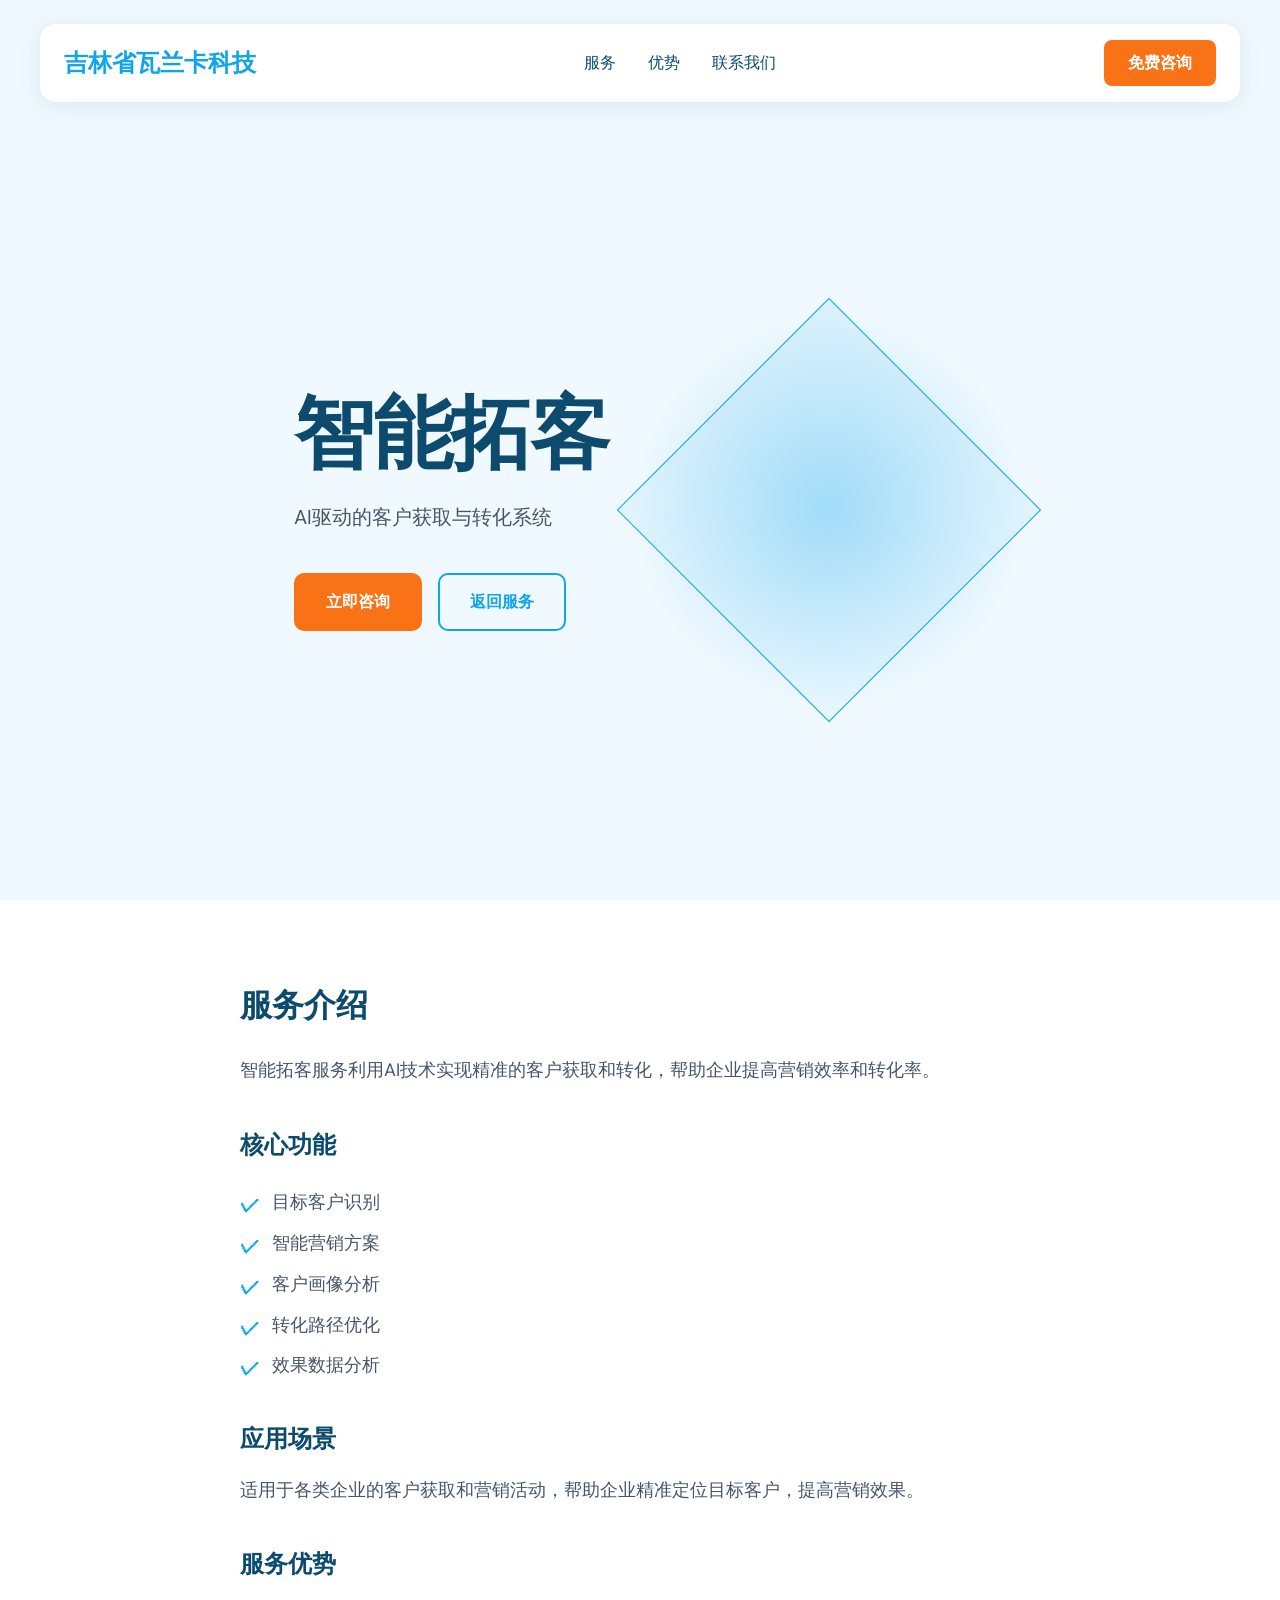
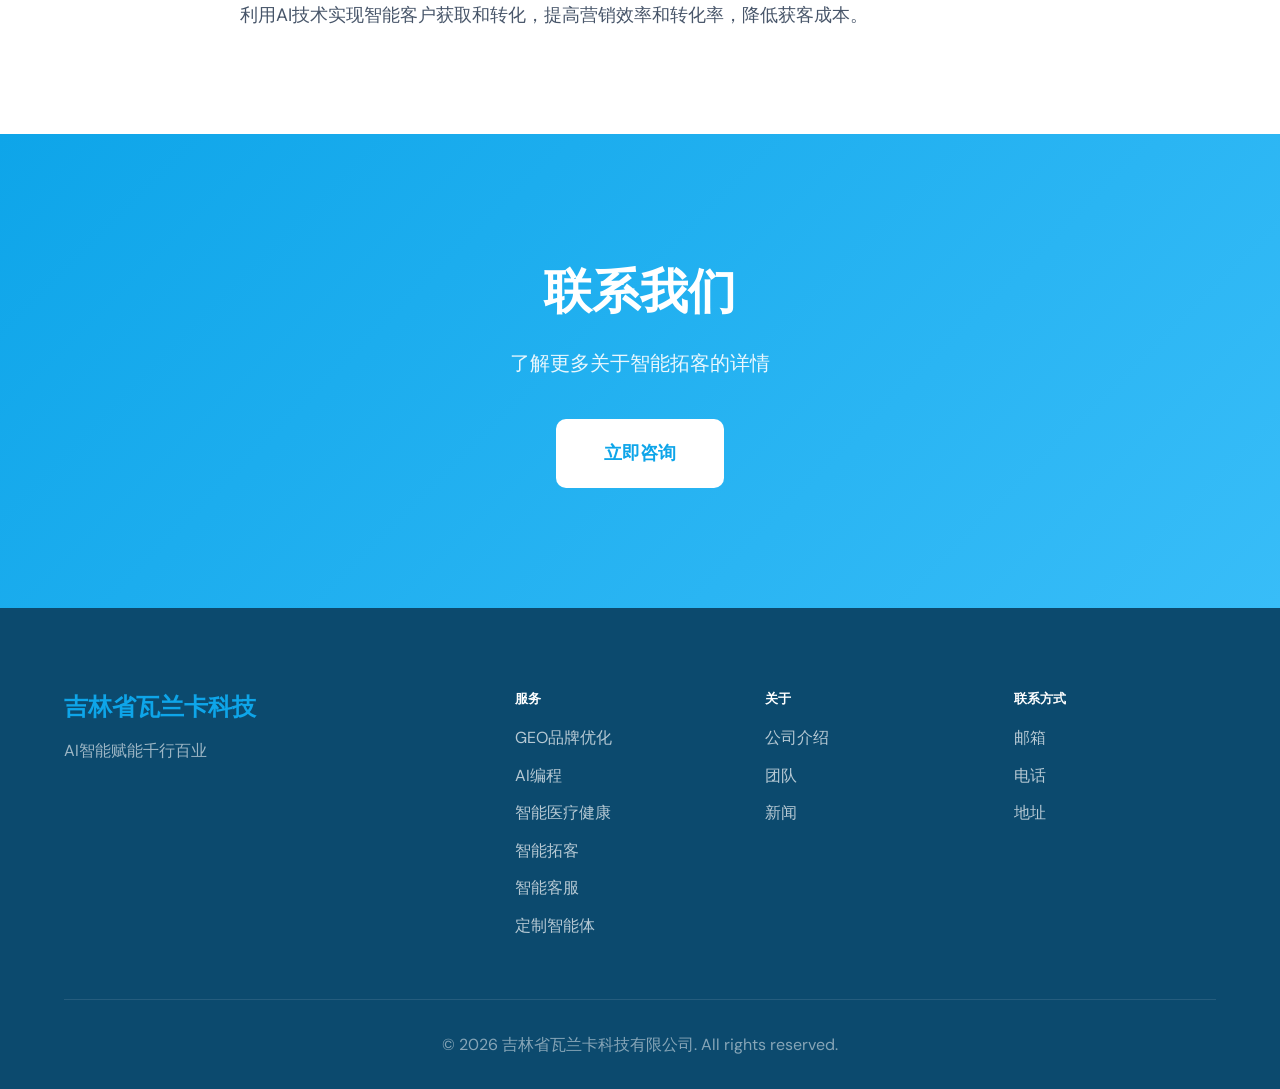
==== ai-customer-acquisition.html @ bb0b6fd9 "01" ====
<!DOCTYPE html>
<html lang="zh-CN">
<head>
    <meta charset="UTF-8">
    <meta name="viewport" content="width=device-width, initial-scale=1.0">
    <title>智能拓客 - 吉林省瓦兰卡科技有限公司</title>
    <link rel="stylesheet" href="styles.css">
    <link href="https://fonts.googleapis.com/css2?family=DM+Sans:wght@400;500;700&family=Space+Grotesk:wght@400;500;600;700&display=swap" rel="stylesheet">
</head>
<body>
    <nav class="navbar">
        <div class="nav-container">
            <div class="nav-logo">吉林省瓦兰卡科技</div>
            <div class="nav-menu">
                <a href="index.html#services" class="nav-link">服务</a>
                <a href="index.html#advantages" class="nav-link">优势</a>
                <a href="contact.html" class="nav-link">联系我们</a>
            </div>
            <a href="contact.html" class="nav-cta">免费咨询</a>
        </div>
    </nav>

    <section class="hero">
        <div class="hero-container">
            <div class="hero-content">
                <h1 class="hero-title">智能拓客</h1>
                <p class="hero-subtitle">AI驱动的客户获取与转化系统</p>
                <div class="hero-actions">
                    <a href="contact.html" class="btn-primary">立即咨询</a>
                    <a href="index.html#services" class="btn-secondary">返回服务</a>
                </div>
            </div>
            <div class="hero-visual">
                <div class="visual-glow"></div>
                <div class="visual-grid"></div>
            </div>
        </div>
    </section>

    <section class="service-detail">
        <div class="container">
            <div class="detail-content">
                <h2>服务介绍</h2>
                <p>智能拓客服务利用AI技术实现精准的客户获取和转化，帮助企业提高营销效率和转化率。</p>
                
                <h3>核心功能</h3>
                <ul>
                    <li>目标客户识别</li>
                    <li>智能营销方案</li>
                    <li>客户画像分析</li>
                    <li>转化路径优化</li>
                    <li>效果数据分析</li>
                </ul>
                
                <h3>应用场景</h3>
                <p>适用于各类企业的客户获取和营销活动，帮助企业精准定位目标客户，提高营销效果。</p>
                
                <h3>服务优势</h3>
                <p>利用AI技术实现智能客户获取和转化，提高营销效率和转化率，降低获客成本。</p>
            </div>
        </div>
    </section>

    <section id="contact" class="contact">
        <div class="container">
            <div class="contact-content">
                <h2 class="contact-title">联系我们</h2>
                <p class="contact-desc">了解更多关于智能拓客的详情</p>
                <a href="contact.html" class="btn-primary btn-large">立即咨询</a>
            </div>
        </div>
    </section>

    <footer class="footer">
        <div class="container">
            <div class="footer-grid">
                <div class="footer-col">
                    <h4 class="footer-title">吉林省瓦兰卡科技</h4>
                    <p class="footer-desc">AI智能赋能千行百业</p>
                </div>
                <div class="footer-col">
                    <h5 class="footer-heading">服务</h5>
                    <a href="geo-brand-optimization.html" class="footer-link">GEO品牌优化</a>
                    <a href="ai-programming.html" class="footer-link">AI编程</a>
                    <a href="ai-healthcare.html" class="footer-link">智能医疗健康</a>
                    <a href="ai-customer-acquisition.html" class="footer-link">智能拓客</a>
                    <a href="ai-customer-service.html" class="footer-link">智能客服</a>
                    <a href="custom-ai-agents.html" class="footer-link">定制智能体</a>
                </div>
                <div class="footer-col">
                    <h5 class="footer-heading">关于</h5>
                    <a href="#" class="footer-link">公司介绍</a>
                    <a href="#" class="footer-link">团队</a>
                    <a href="#" class="footer-link">新闻</a>
                </div>
                <div class="footer-col">
                    <h5 class="footer-heading">联系方式</h5>
                    <a href="#" class="footer-link">邮箱</a>
                    <a href="#" class="footer-link">电话</a>
                    <a href="#" class="footer-link">地址</a>
                </div>
            </div>
            <div class="footer-bottom">
                <p>&copy; 2026 吉林省瓦兰卡科技有限公司. All rights reserved.</p>
            </div>
        </div>
    </footer>

    <script src="script.js"></script>
</body>
</html>
---- styles.css ----
* {
    margin: 0;
    padding: 0;
    box-sizing: border-box;
}

:root {
    --primary: #0EA5E9;
    --secondary: #38BDF8;
    --cta: #F97316;
    --bg: #F0F9FF;
    --text: #0C4A6E;
    --text-light: #475569;
    --white: #FFFFFF;
    --shadow: rgba(12, 74, 110, 0.1);
}

html {
    scroll-behavior: smooth;
}

body {
    font-family: 'DM Sans', sans-serif;
    background-color: var(--bg);
    color: var(--text);
    line-height: 1.6;
}

.container {
    max-width: 1200px;
    margin: 0 auto;
    padding: 0 24px;
}

.navbar {
    position: fixed;
    top: 24px;
    left: 50%;
    transform: translateX(-50%);
    width: calc(100% - 48px);
    max-width: 1200px;
    background: rgba(255, 255, 255, 0.95);
    backdrop-filter: blur(20px);
    border-radius: 16px;
    box-shadow: 0 4px 24px var(--shadow);
    z-index: 1000;
    padding: 16px 24px;
}

.nav-container {
    display: flex;
    justify-content: space-between;
    align-items: center;
}

.nav-logo {
    font-family: 'Space Grotesk', sans-serif;
    font-size: 1.5rem;
    font-weight: 700;
    color: var(--primary);
}

.nav-menu {
    display: flex;
    gap: 32px;
}

.nav-link {
    color: var(--text);
    text-decoration: none;
    font-weight: 500;
    transition: color 0.2s ease;
    cursor: pointer;
}

.nav-link:hover {
    color: var(--primary);
}

.nav-cta {
    background: var(--cta);
    color: var(--white);
    border: none;
    padding: 10px 24px;
    border-radius: 8px;
    font-weight: 600;
    cursor: pointer;
    transition: transform 0.2s ease, box-shadow 0.2s ease;
    text-decoration: none;
    display: inline-block;
}

.nav-cta:hover {
    transform: translateY(-2px);
    box-shadow: 0 8px 20px rgba(249, 115, 22, 0.3);
}

.hero {
    min-height: 100vh;
    display: flex;
    align-items: center;
    padding-top: 120px;
    position: relative;
    overflow: hidden;
}

.hero-container {
    max-width: 1200px;
    margin: 0 auto;
    padding: 0 24px;
    display: grid;
    grid-template-columns: 1fr 1fr;
    gap: 64px;
    align-items: center;
}

.hero-title {
    font-family: 'Space Grotesk', sans-serif;
    font-size: clamp(3rem, 10vw, 5rem);
    font-weight: 700;
    line-height: 1.1;
    letter-spacing: -0.02em;
    margin-bottom: 24px;
}

.hero-subtitle {
    font-size: 1.25rem;
    color: var(--text-light);
    margin-bottom: 40px;
}

.hero-actions {
    display: flex;
    gap: 16px;
    flex-wrap: wrap;
}

.btn-primary {
    background: var(--cta);
    color: var(--white);
    border: none;
    padding: 16px 32px;
    border-radius: 10px;
    font-size: 1rem;
    font-weight: 600;
    cursor: pointer;
    transition: all 0.2s ease;
    text-decoration: none;
    display: inline-block;
}

.btn-primary:hover {
    transform: translateY(-2px);
    box-shadow: 0 12px 28px rgba(249, 115, 22, 0.35);
}

.btn-secondary {
    background: transparent;
    color: var(--primary);
    border: 2px solid var(--primary);
    padding: 14px 30px;
    border-radius: 10px;
    font-size: 1rem;
    font-weight: 600;
    cursor: pointer;
    transition: all 0.2s ease;
    text-decoration: none;
    display: inline-block;
}

.btn-secondary:hover {
    background: var(--primary);
    color: var(--white);
}

.btn-large {
    padding: 20px 48px;
    font-size: 1.125rem;
}

.hero-visual {
    position: relative;
    height: 500px;
    display: flex;
    align-items: center;
    justify-content: center;
}

.visual-glow {
    position: absolute;
    width: 400px;
    height: 400px;
    background: radial-gradient(circle, rgba(14, 165, 233, 0.3) 0%, transparent 70%);
    border-radius: 50%;
    animation: pulse 4s ease-in-out infinite;
}

.visual-grid {
    position: relative;
    width: 300px;
    height: 300px;
    border: 1px solid var(--primary);
    background: linear-gradient(135deg, rgba(14, 165, 233, 0.1) 0%, rgba(56, 189, 248, 0.05) 100%);
    transform: rotate(45deg);
    animation: rotate 20s linear infinite;
}

@keyframes pulse {
    0%, 100% { transform: scale(1); opacity: 0.6; }
    50% { transform: scale(1.2); opacity: 0.3; }
}

@keyframes rotate {
    from { transform: rotate(45deg); }
    to { transform: rotate(405deg); }
}

.section-header {
    text-align: center;
    margin-bottom: 64px;
}

.section-title {
    font-family: 'Space Grotesk', sans-serif;
    font-size: 3rem;
    font-weight: 700;
    margin-bottom: 16px;
}

.section-subtitle {
    font-size: 1.25rem;
    color: var(--text-light);
}

.services {
    padding: 120px 0;
    background: var(--white);
}

.services-grid {
    display: grid;
    grid-template-columns: repeat(3, 1fr);
    gap: 32px;
}

.service-card {
    background: var(--bg);
    padding: 40px;
    border-radius: 16px;
    transition: all 0.3s ease;
    cursor: pointer;
    text-decoration: none;
    color: inherit;
    display: block;
}

.service-card:hover {
    transform: translateY(-8px);
    box-shadow: 0 20px 40px var(--shadow);
}

.service-icon {
    width: 64px;
    height: 64px;
    background: linear-gradient(135deg, var(--primary), var(--secondary));
    border-radius: 12px;
    display: flex;
    align-items: center;
    justify-content: center;
    color: var(--white);
    margin-bottom: 24px;
}

.service-title {
    font-family: 'Space Grotesk', sans-serif;
    font-size: 1.5rem;
    font-weight: 600;
    margin-bottom: 12px;
}

.service-desc {
    color: var(--text-light);
    margin-bottom: 24px;
}

.service-button {
    display: inline-block;
    color: var(--primary);
    font-weight: 600;
    font-size: 0.875rem;
    transition: transform 0.2s ease;
}

.service-card:hover .service-button {
    transform: translateX(8px);
}

.advantages {
    padding: 120px 0;
}

.advantages-grid {
    display: grid;
    grid-template-columns: repeat(4, 1fr);
    gap: 48px;
}

.advantage-item {
    text-align: center;
}

.advantage-number {
    font-family: 'Space Grotesk', sans-serif;
    font-size: 4rem;
    font-weight: 700;
    color: var(--primary);
    opacity: 0.3;
    margin-bottom: 16px;
}

.advantage-title {
    font-family: 'Space Grotesk', sans-serif;
    font-size: 1.25rem;
    font-weight: 600;
    margin-bottom: 8px;
}

.advantage-desc {
    color: var(--text-light);
}

.service-detail {
    padding: 80px 0;
    background: var(--white);
}

.detail-content {
    max-width: 800px;
    margin: 0 auto;
}

.detail-content h2 {
    font-family: 'Space Grotesk', sans-serif;
    font-size: 2rem;
    font-weight: 700;
    margin-bottom: 24px;
    color: var(--text);
}

.detail-content h3 {
    font-family: 'Space Grotesk', sans-serif;
    font-size: 1.5rem;
    font-weight: 600;
    margin: 40px 0 16px;
    color: var(--text);
}

.detail-content p {
    font-size: 1.125rem;
    line-height: 1.7;
    color: var(--text-light);
    margin-bottom: 24px;
}

.detail-content ul {
    list-style: none;
    margin: 24px 0;
}

.detail-content ul li {
    position: relative;
    padding-left: 32px;
    margin-bottom: 12px;
    font-size: 1.125rem;
    color: var(--text-light);
}

.detail-content ul li::before {
    content: '✓';
    position: absolute;
    left: 0;
    color: var(--primary);
    font-weight: bold;
    font-size: 1.25rem;
}

.contact-info {
    padding: 80px 0;
    background: var(--white);
}

.contact-grid {
    display: grid;
    grid-template-columns: repeat(4, 1fr);
    gap: 32px;
}

.contact-item {
    text-align: center;
    padding: 40px 24px;
    background: var(--bg);
    border-radius: 16px;
    transition: all 0.3s ease;
}

.contact-item:hover {
    transform: translateY(-8px);
    box-shadow: 0 20px 40px var(--shadow);
}

.contact-icon {
    width: 64px;
    height: 64px;
    background: linear-gradient(135deg, var(--primary), var(--secondary));
    border-radius: 12px;
    display: flex;
    align-items: center;
    justify-content: center;
    color: var(--white);
    margin: 0 auto 24px;
}

.contact-title {
    font-family: 'Space Grotesk', sans-serif;
    font-size: 1.25rem;
    font-weight: 600;
    margin-bottom: 8px;
}

.contact-value {
    color: var(--text-light);
}

.contact-form {
    padding: 80px 0;
    background: var(--bg);
}

.form-content {
    max-width: 600px;
    margin: 0 auto;
}

.form-content h2 {
    font-family: 'Space Grotesk', sans-serif;
    font-size: 2rem;
    font-weight: 700;
    margin-bottom: 40px;
    text-align: center;
}

.form-group {
    margin-bottom: 24px;
}

.form-group label {
    display: block;
    font-weight: 600;
    margin-bottom: 8px;
    color: var(--text);
}

.form-group input,
.form-group textarea {
    width: 100%;
    padding: 12px 16px;
    border: 2px solid rgba(14, 165, 233, 0.2);
    border-radius: 8px;
    font-size: 1rem;
    transition: all 0.2s ease;
}

.form-group input:focus,
.form-group textarea:focus {
    outline: none;
    border-color: var(--primary);
    box-shadow: 0 0 0 3px rgba(14, 165, 233, 0.1);
}

.form-group textarea {
    resize: vertical;
    min-height: 120px;
}

.contact {
    padding: 120px 0;
    background: linear-gradient(135deg, var(--primary) 0%, var(--secondary) 100%);
    text-align: center;
}

.contact-content {
    max-width: 600px;
    margin: 0 auto;
}

.contact-title {
    font-family: 'Space Grotesk', sans-serif;
    font-size: 3rem;
    font-weight: 700;
    color: var(--white);
    margin-bottom: 16px;
}

.contact-desc {
    font-size: 1.25rem;
    color: rgba(255, 255, 255, 0.9);
    margin-bottom: 40px;
}

.contact .btn-primary {
    background: var(--white);
    color: var(--primary);
}

.contact .btn-primary:hover {
    box-shadow: 0 12px 28px rgba(0, 0, 0, 0.2);
}

.footer {
    padding: 80px 0 32px;
    background: var(--text);
    color: rgba(255, 255, 255, 0.8);
}

.footer-grid {
    display: grid;
    grid-template-columns: 2fr 1fr 1fr 1fr;
    gap: 48px;
    margin-bottom: 48px;
}

.footer-title {
    font-family: 'Space Grotesk', sans-serif;
    font-size: 1.5rem;
    font-weight: 700;
    color: var(--primary);
    margin-bottom: 12px;
}

.footer-desc {
    color: rgba(255, 255, 255, 0.6);
}

.footer-heading {
    font-weight: 600;
    margin-bottom: 16px;
    color: var(--white);
}

.footer-link {
    display: block;
    color: rgba(255, 255, 255, 0.7);
    text-decoration: none;
    margin-bottom: 12px;
    transition: color 0.2s ease;
    cursor: pointer;
}

.footer-link:hover {
    color: var(--primary);
}

.footer-bottom {
    padding-top: 32px;
    border-top: 1px solid rgba(255, 255, 255, 0.1);
    text-align: center;
    color: rgba(255, 255, 255, 0.5);
}

@media (max-width: 1024px) {
    .hero-container {
        grid-template-columns: 1fr;
        text-align: center;
    }
    
    .hero-visual {
        height: 300px;
        order: -1;
    }
    
    .hero-actions {
        justify-content: center;
    }
    
    .services-grid {
        grid-template-columns: repeat(2, 1fr);
    }
    
    .advantages-grid {
        grid-template-columns: repeat(2, 1fr);
    }
    
    .footer-grid {
        grid-template-columns: repeat(2, 1fr);
    }
}

@media (max-width: 768px) {
    .navbar {
        top: 16px;
        width: calc(100% - 32px);
    }
    
    .nav-menu {
        display: none;
    }
    
    .services-grid {
        grid-template-columns: 1fr;
    }
    
    .advantages-grid {
        grid-template-columns: 1fr;
    }
    
    .contact-grid {
        grid-template-columns: 1fr;
    }
    
    .footer-grid {
        grid-template-columns: 1fr;
        text-align: center;
    }
    
    .section-title {
        font-size: 2rem;
    }
    
    .contact-title {
        font-size: 2rem;
    }
    
    .hero-actions {
        flex-direction: column;
        align-items: center;
    }
    
    .btn-primary,
    .btn-secondary {
        width: 100%;
        text-align: center;
    }
}
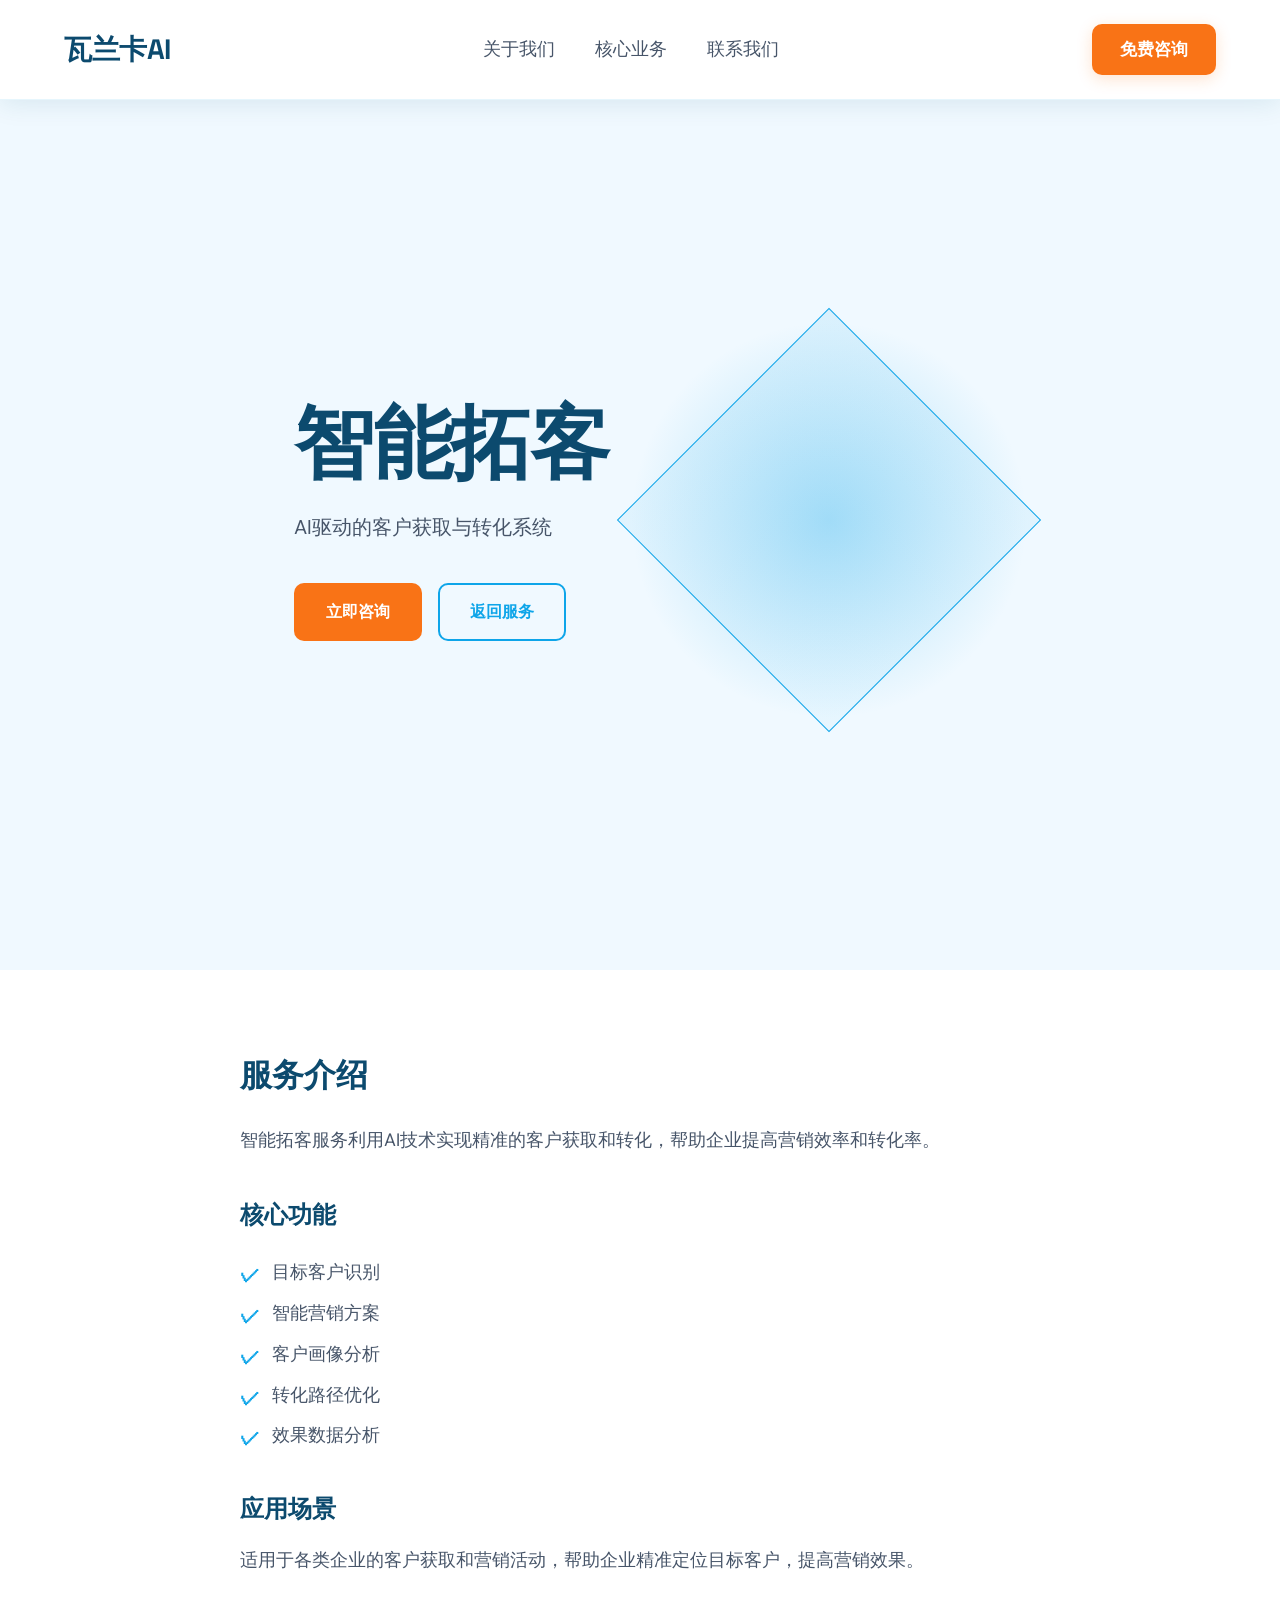
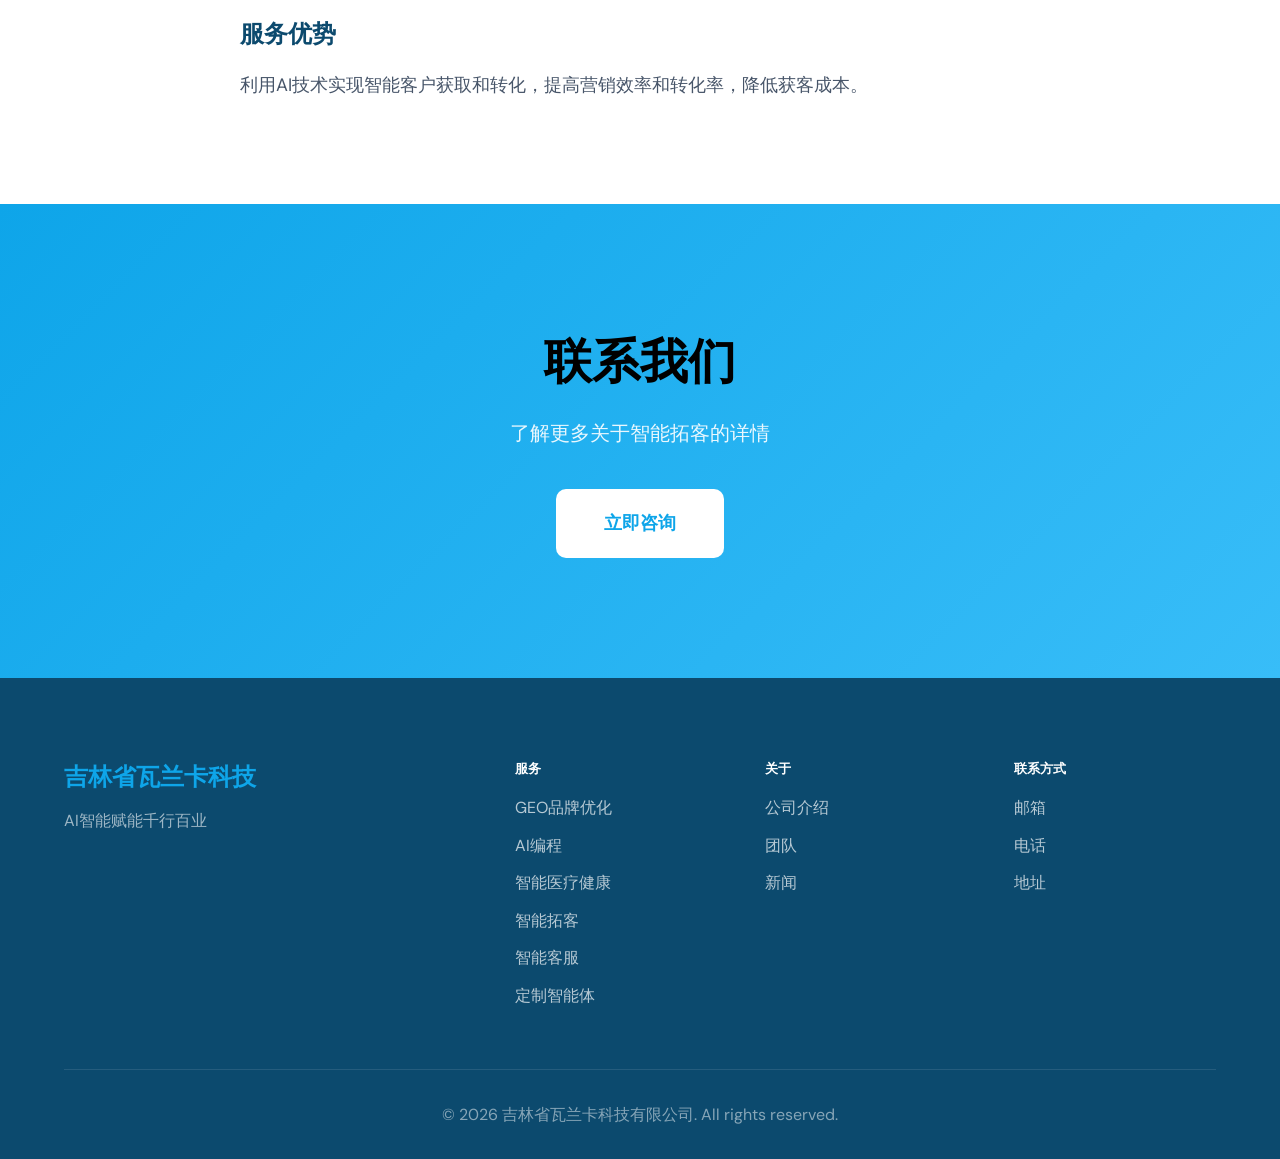
==== commit e3a78c5b: "23" ====
--- a/ai-customer-acquisition.html
+++ b/ai-customer-acquisition.html
@@ -10,10 +10,10 @@
 <body>
     <nav class="navbar">
         <div class="nav-container">
-            <div class="nav-logo">吉林省瓦兰卡科技</div>
+            <div class="nav-logo">瓦兰卡AI</div>
             <div class="nav-menu">
-                <a href="index.html#services" class="nav-link">服务</a>
-                <a href="index.html#advantages" class="nav-link">优势</a>
+                <a href="index.html#about" class="nav-link">关于我们</a>
+                <a href="index.html#services" class="nav-link">核心业务</a>
                 <a href="contact.html" class="nav-link">联系我们</a>
             </div>
             <a href="contact.html" class="nav-cta">免费咨询</a>
--- a/styles.css
+++ b/styles.css
@@ -2,6 +2,11 @@
     margin: 0;
     padding: 0;
     box-sizing: border-box;
+}
+
+section {
+    margin: 0;
+    padding: 0;
 }
 
 :root {
@@ -24,6 +29,7 @@
     background-color: var(--bg);
     color: var(--text);
     line-height: 1.6;
+    padding-top: 70px;
 }
 
 .container {
@@ -34,60 +40,86 @@
 
 .navbar {
     position: fixed;
-    top: 24px;
-    left: 50%;
-    transform: translateX(-50%);
-    width: calc(100% - 48px);
-    max-width: 1200px;
-    background: rgba(255, 255, 255, 0.95);
+    top: 0;
+    left: 0;
+    right: 0;
+    background: rgba(255, 255, 255, 0.98);
     backdrop-filter: blur(20px);
-    border-radius: 16px;
-    box-shadow: 0 4px 24px var(--shadow);
+    border-bottom: 1px solid rgba(14, 165, 233, 0.1);
     z-index: 1000;
-    padding: 16px 24px;
+    padding: 24px 0;
+    transition: all 0.3s ease;
+    transform: translateY(0);
+}
+
+.navbar.hidden {
+    transform: translateY(-100%);
 }
 
 .nav-container {
     display: flex;
     justify-content: space-between;
     align-items: center;
+    max-width: 1200px;
+    margin: 0 auto;
+    padding: 0 24px;
 }
 
 .nav-logo {
     font-family: 'Space Grotesk', sans-serif;
-    font-size: 1.5rem;
-    font-weight: 700;
-    color: var(--primary);
+    font-size: 1.75rem;
+    font-weight: 700;
+    color: var(--text);
+    letter-spacing: -0.5px;
 }
 
 .nav-menu {
     display: flex;
-    gap: 32px;
+    gap: 40px;
 }
 
 .nav-link {
-    color: var(--text);
+    color: var(--text-light);
     text-decoration: none;
     font-weight: 500;
-    transition: color 0.2s ease;
-    cursor: pointer;
+    transition: all 0.2s ease;
+    font-size: 1.1rem;
+    position: relative;
+    padding: 8px 0;
 }
 
 .nav-link:hover {
     color: var(--primary);
+}
+
+.nav-link::after {
+    content: '';
+    position: absolute;
+    bottom: 0;
+    left: 0;
+    width: 0;
+    height: 2px;
+    background: var(--primary);
+    transition: width 0.2s ease;
+}
+
+.nav-link:hover::after {
+    width: 100%;
 }
 
 .nav-cta {
     background: var(--cta);
     color: var(--white);
     border: none;
-    padding: 10px 24px;
-    border-radius: 8px;
+    padding: 12px 28px;
+    border-radius: 10px;
     font-weight: 600;
     cursor: pointer;
-    transition: transform 0.2s ease, box-shadow 0.2s ease;
+    transition: all 0.2s ease;
     text-decoration: none;
     display: inline-block;
+    font-size: 1.05rem;
+    box-shadow: 0 4px 16px rgba(249, 115, 22, 0.2);
 }
 
 .nav-cta:hover {
@@ -99,7 +131,6 @@
     min-height: 100vh;
     display: flex;
     align-items: center;
-    padding-top: 120px;
     position: relative;
     overflow: hidden;
 }
@@ -232,6 +263,111 @@
     color: var(--text-light);
 }
 
+.about {
+    padding: 120px 0;
+    background: var(--white);
+}
+
+.about-content {
+    max-width: 1200px;
+    margin: 0 auto;
+}
+
+.about-text {
+    text-align: center;
+    max-width: 800px;
+    margin: 0 auto 80px;
+}
+
+.about-description {
+    font-size: 1.25rem;
+    line-height: 1.8;
+    color: var(--text-light);
+    margin-bottom: 64px;
+}
+
+.about-stats {
+    display: flex;
+    justify-content: center;
+    gap: 80px;
+}
+
+.stat-item {
+    text-align: center;
+}
+
+.stat-value {
+    font-family: 'Space Grotesk', sans-serif;
+    font-size: 3rem;
+    font-weight: 700;
+    color: var(--primary);
+    margin-bottom: 8px;
+}
+
+.stat-label {
+    font-size: 1rem;
+    color: var(--text-light);
+}
+
+.about-mission {
+    display: grid;
+    grid-template-columns: repeat(3, 1fr);
+    gap: 32px;
+    padding-top: 64px;
+    border-top: 1px solid rgba(14, 165, 233, 0.1);
+}
+
+.mission-card {
+    background: linear-gradient(135deg, var(--bg) 0%, rgba(14, 165, 233, 0.05) 100%);
+    padding: 40px;
+    border-radius: 20px;
+    border: 1px solid rgba(14, 165, 233, 0.1);
+    text-align: center;
+    transition: all 0.3s ease;
+}
+
+.mission-card:hover {
+    transform: translateY(-4px);
+    box-shadow: 0 12px 32px rgba(12, 74, 110, 0.08);
+}
+
+.mission-icon {
+    width: 64px;
+    height: 64px;
+    background: linear-gradient(135deg, var(--primary), var(--secondary));
+    border-radius: 16px;
+    display: flex;
+    align-items: center;
+    justify-content: center;
+    color: var(--white);
+    margin: 0 auto 24px;
+}
+
+.mission-title {
+    font-family: 'Space Grotesk', sans-serif;
+    font-size: 1.25rem;
+    font-weight: 600;
+    color: var(--text);
+    margin-bottom: 16px;
+}
+
+.mission-content {
+    font-size: 1rem;
+    line-height: 1.7;
+    color: var(--text-light);
+}
+
+.service-badge {
+    display: inline-block;
+    background: var(--cta);
+    color: var(--white);
+    padding: 4px 12px;
+    border-radius: 20px;
+    font-size: 0.75rem;
+    font-weight: 600;
+    margin-bottom: 16px;
+}
+
 .services {
     padding: 120px 0;
     background: var(--white);
@@ -239,7 +375,7 @@
 
 .services-grid {
     display: grid;
-    grid-template-columns: repeat(3, 1fr);
+    grid-template-columns: repeat(2, 1fr);
     gap: 32px;
 }
 
@@ -385,7 +521,7 @@
 }
 
 .contact-info {
-    padding: 80px 0;
+    padding: 60px 0;
     background: var(--white);
 }
 
@@ -425,6 +561,7 @@
     font-size: 1.25rem;
     font-weight: 600;
     margin-bottom: 8px;
+    color: #000000 !important;
 }
 
 .contact-value {
@@ -493,7 +630,7 @@
     margin: 0 auto;
 }
 
-.contact-title {
+.contact-content .contact-title {
     font-family: 'Space Grotesk', sans-serif;
     font-size: 3rem;
     font-weight: 700;
